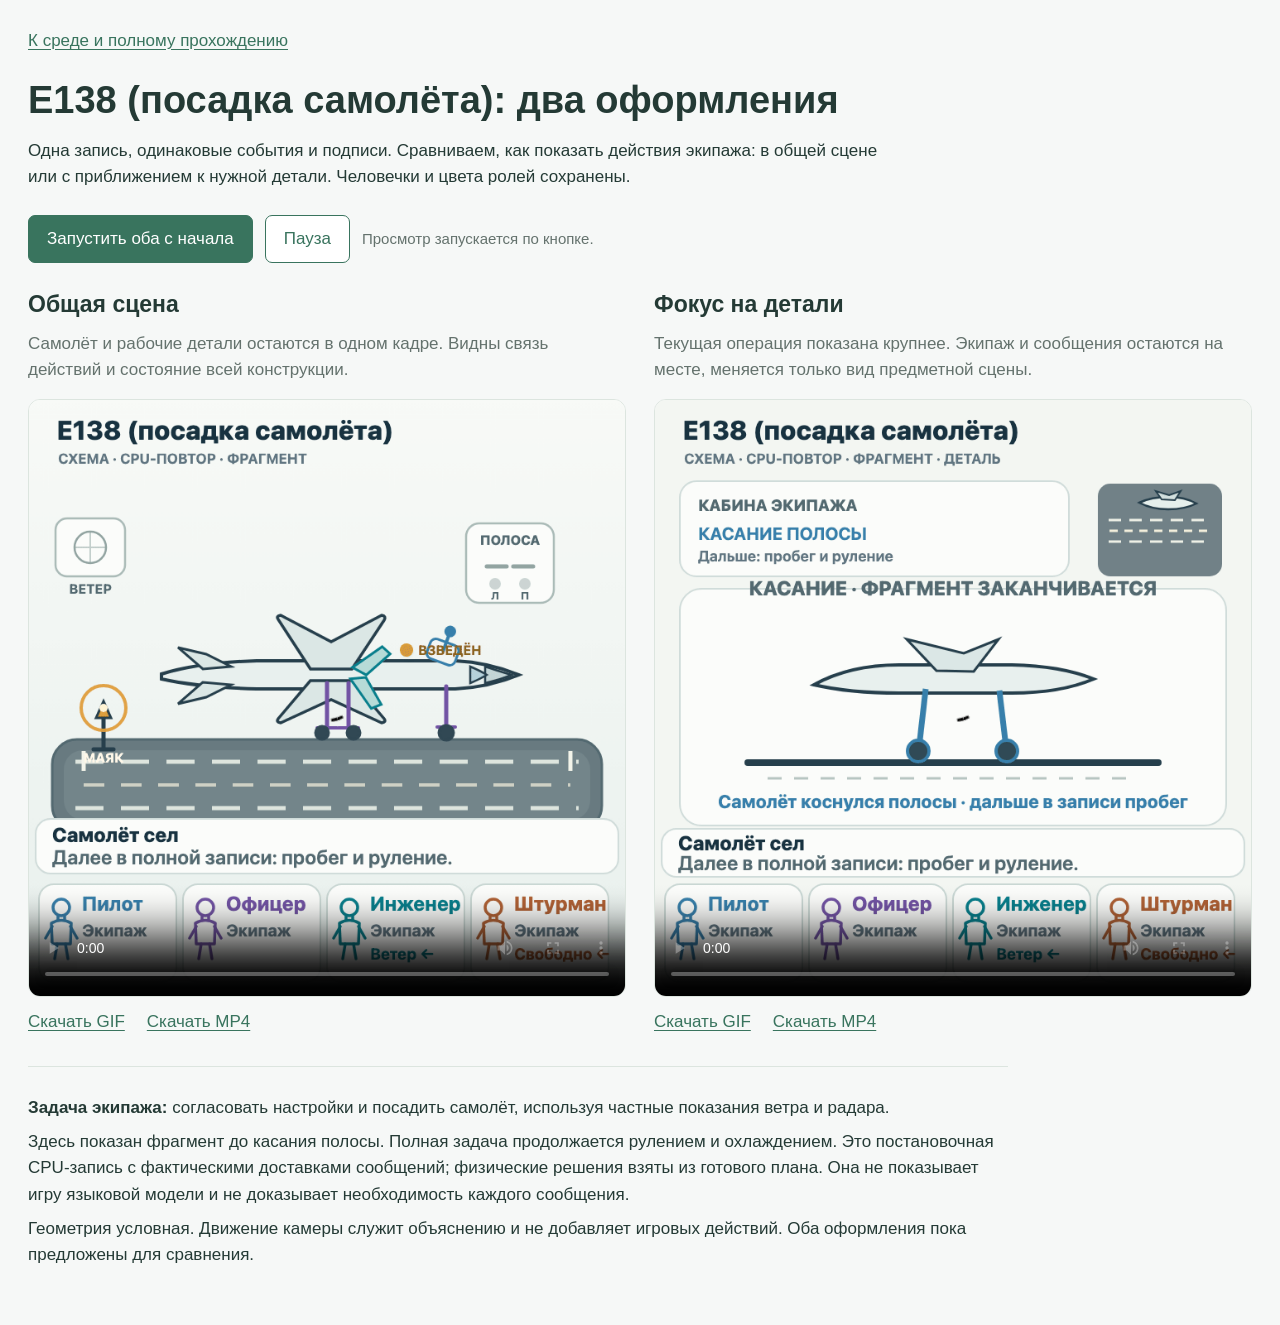
==== e138-styles/index.html @ 83b297b8 "Combine task overview with replay and add two aircraft animation studies" ====
<!doctype html>
<html lang="ru">
<head>
  <meta charset="utf-8">
  <meta name="viewport" content="width=device-width,initial-scale=1">
  <title>E138 (посадка самолёта) — два оформления</title>
  <style>
    :root { color-scheme:light; --ink:#243a35; --muted:#64726d; --green:#39745e; --line:#dce5df; }
    * { box-sizing:border-box; }
    body { margin:0; background:#f6f8f7; color:var(--ink); font:17px/1.55 Arial,sans-serif; }
    main { max-width:1536px; margin:0 auto; padding:28px 28px 48px; }
    a { color:var(--green); text-underline-offset:3px; }
    h1 { font-size:clamp(26px,3vw,38px); line-height:1.2; margin:24px 0 14px; }
    .intro { max-width:880px; margin:0 0 16px; }
    .toolbar { display:flex; flex-wrap:wrap; align-items:center; gap:12px; margin:24px 0; }
    button { font:inherit; cursor:pointer; border:1px solid var(--green); border-radius:7px; padding:10px 18px; background:var(--green); color:white; }
    button.secondary { background:white; color:var(--green); }
    button:focus-visible,a:focus-visible { outline:3px solid #ac6d24; outline-offset:4px; }
    #status { color:var(--muted); font-size:15px; }
    .comparison { display:grid; grid-template-columns:repeat(2,minmax(0,1fr)); gap:28px; align-items:start; }
    article { min-width:0; }
    h2 { margin:0 0 8px; font-size:23px; }
    article>p { min-height:52px; margin:0 0 16px; max-width:650px; color:var(--muted); }
    video { width:100%; max-width:720px; aspect-ratio:1; display:block; background:white; border:1px solid var(--line); border-radius:12px; }
    .downloads { display:flex; gap:22px; margin-top:12px; }
    .context { border-top:1px solid var(--line); margin-top:30px; padding-top:20px; max-width:980px; }
    .context p { margin:8px 0; }
    @media(max-width:800px) { main { padding:20px 16px 36px; } .comparison { grid-template-columns:1fr; gap:32px; } article>p { min-height:0; } }
    @media(prefers-reduced-motion:reduce) { html { scroll-behavior:auto; } }
  </style>
</head>
<body>
<main>
  <a href="../#env=E138&amp;mode=about&amp;start=1&amp;replay=demo">К среде и полному прохождению</a>
  <h1>E138 (посадка самолёта): два оформления</h1>
  <p class="intro">Одна запись, одинаковые события и подписи. Сравниваем, как показать действия экипажа: в общей сцене или с приближением к нужной детали. Человечки и цвета ролей сохранены.</p>
  <div class="toolbar">
    <button id="play">Запустить оба с начала</button>
    <button id="pause" class="secondary">Пауза</button>
    <span id="status" role="status">Просмотр запускается по кнопке.</span>
  </div>
  <section class="comparison" aria-label="Два варианта оформления">
    <article>
      <h2>Общая сцена</h2>
      <p>Самолёт и рабочие детали остаются в одном кадре. Видны связь действий и состояние всей конструкции.</p>
      <video controls playsinline preload="metadata" poster="overview.png" aria-label="Общая сцена посадки самолёта"><source src="overview.mp4" type="video/mp4"></video>
      <div class="downloads"><a href="overview.gif" download>Скачать GIF</a><a href="overview.mp4" download>Скачать MP4</a></div>
    </article>
    <article>
      <h2>Фокус на детали</h2>
      <p>Текущая операция показана крупнее. Экипаж и сообщения остаются на месте, меняется только вид предметной сцены.</p>
      <video controls playsinline preload="metadata" poster="detail.png" aria-label="Крупные планы посадки самолёта"><source src="detail.mp4" type="video/mp4"></video>
      <div class="downloads"><a href="detail.gif" download>Скачать GIF</a><a href="detail.mp4" download>Скачать MP4</a></div>
    </article>
  </section>
  <section class="context" aria-label="Что показывает запись">
    <p><strong>Задача экипажа:</strong> согласовать настройки и посадить самолёт, используя частные показания ветра и радара.</p>
    <p>Здесь показан фрагмент до касания полосы. Полная задача продолжается рулением и охлаждением. Это постановочная CPU-запись с фактическими доставками сообщений; физические решения взяты из готового плана. Она не показывает игру языковой модели и не доказывает необходимость каждого сообщения.</p>
    <p>Геометрия условная. Движение камеры служит объяснению и не добавляет игровых действий. Оба оформления пока предложены для сравнения.</p>
  </section>
</main>
<script>
  const videos = [...document.querySelectorAll('video')];
  const status = document.querySelector('#status');
  document.querySelector('#play').addEventListener('click', async () => {
    videos.forEach(video => { video.pause(); video.currentTime = 0; });
    const results = await Promise.allSettled(videos.map(video => video.play()));
    status.textContent = results.every(result => result.status === 'fulfilled')
      ? 'Оба варианта запущены с начала.'
      : 'Не удалось запустить оба видео. Используйте кнопку воспроизведения под нужным вариантом.';
  });
  document.querySelector('#pause').addEventListener('click', () => {
    videos.forEach(video => video.pause());
    status.textContent = 'Оба варианта на паузе.';
  });
</script>
</body>
</html>
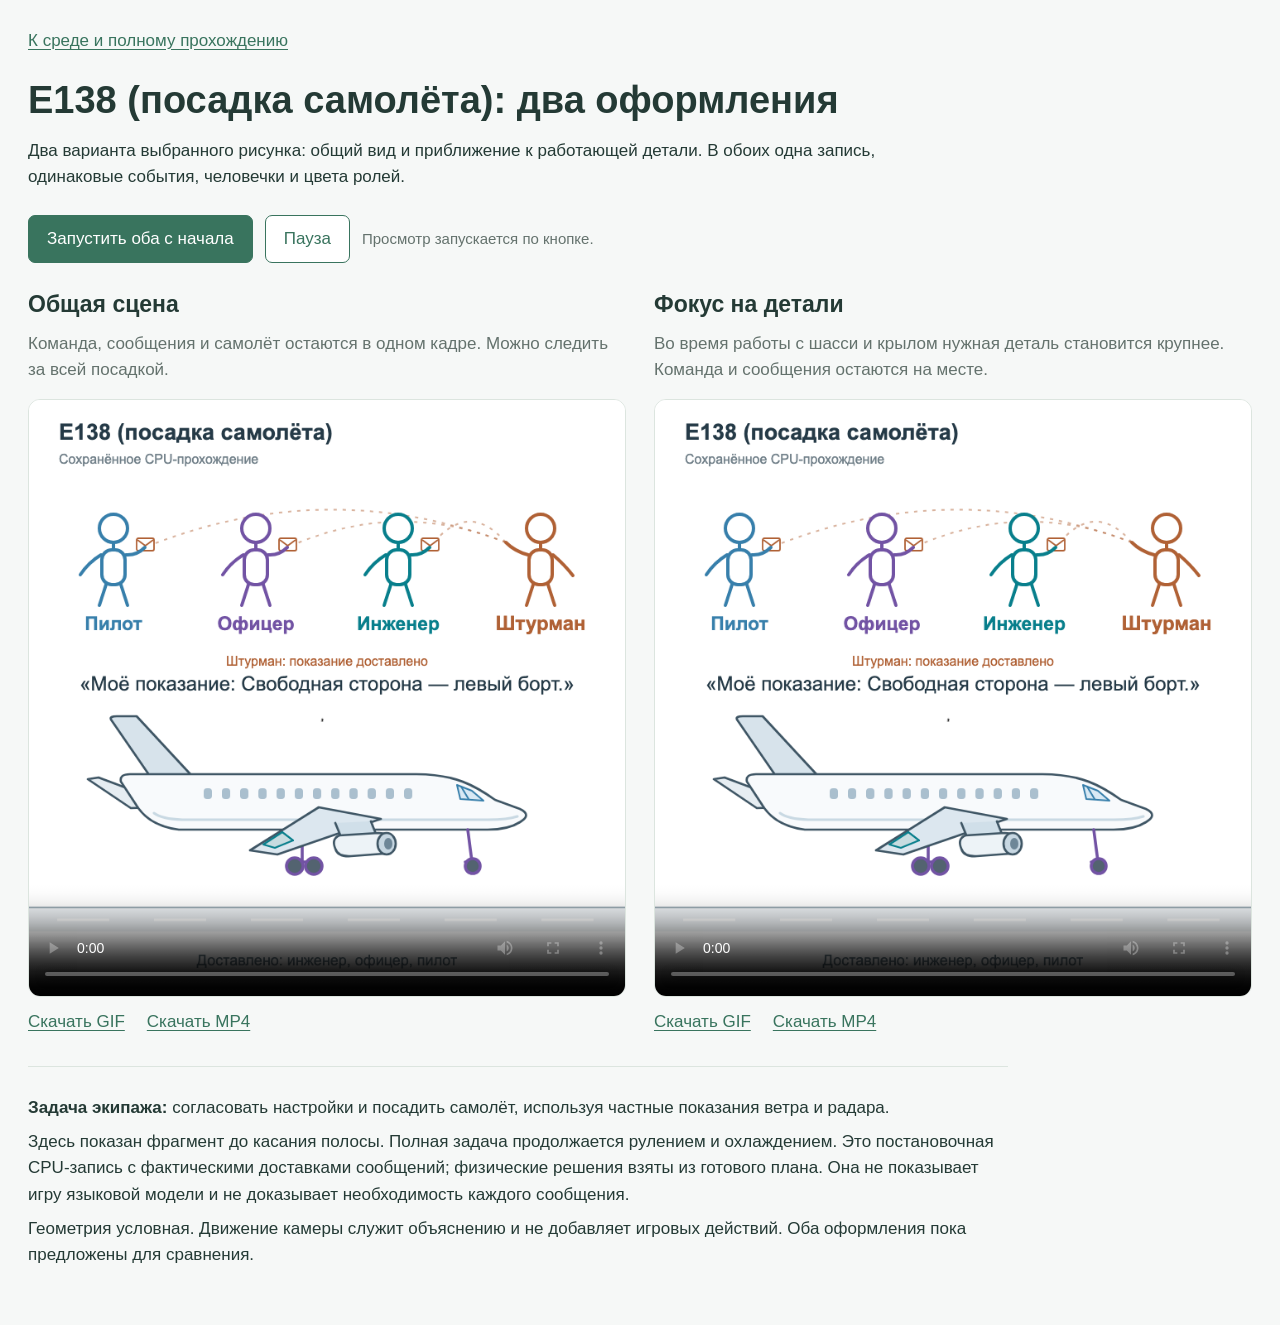
==== commit de2f82b2: "Animate the approved aircraft drawing in both landing previews" ====
--- a/e138-styles/index.html
+++ b/e138-styles/index.html
@@ -33,7 +33,7 @@
 <main>
   <a href="../#env=E138&amp;mode=about&amp;start=1&amp;replay=demo">К среде и полному прохождению</a>
   <h1>E138 (посадка самолёта): два оформления</h1>
-  <p class="intro">Одна запись, одинаковые события и подписи. Сравниваем, как показать действия экипажа: в общей сцене или с приближением к нужной детали. Человечки и цвета ролей сохранены.</p>
+  <p class="intro">Два варианта выбранного рисунка: общий вид и приближение к работающей детали. В обоих одна запись, одинаковые события, человечки и цвета ролей.</p>
   <div class="toolbar">
     <button id="play">Запустить оба с начала</button>
     <button id="pause" class="secondary">Пауза</button>
@@ -42,15 +42,15 @@
   <section class="comparison" aria-label="Два варианта оформления">
     <article>
       <h2>Общая сцена</h2>
-      <p>Самолёт и рабочие детали остаются в одном кадре. Видны связь действий и состояние всей конструкции.</p>
-      <video controls playsinline preload="metadata" poster="overview.png" aria-label="Общая сцена посадки самолёта"><source src="overview.mp4" type="video/mp4"></video>
-      <div class="downloads"><a href="overview.gif" download>Скачать GIF</a><a href="overview.mp4" download>Скачать MP4</a></div>
+      <p>Команда, сообщения и самолёт остаются в одном кадре. Можно следить за всей посадкой.</p>
+      <video controls playsinline preload="metadata" poster="overview.png?v=accepted20261126" aria-label="Общая сцена посадки самолёта"><source src="overview.mp4?v=accepted20261126" type="video/mp4"></video>
+      <div class="downloads"><a href="overview.gif?v=accepted20261126" download>Скачать GIF</a><a href="overview.mp4?v=accepted20261126" download>Скачать MP4</a></div>
     </article>
     <article>
       <h2>Фокус на детали</h2>
-      <p>Текущая операция показана крупнее. Экипаж и сообщения остаются на месте, меняется только вид предметной сцены.</p>
-      <video controls playsinline preload="metadata" poster="detail.png" aria-label="Крупные планы посадки самолёта"><source src="detail.mp4" type="video/mp4"></video>
-      <div class="downloads"><a href="detail.gif" download>Скачать GIF</a><a href="detail.mp4" download>Скачать MP4</a></div>
+      <p>Во время работы с шасси и крылом нужная деталь становится крупнее. Команда и сообщения остаются на месте.</p>
+      <video controls playsinline preload="metadata" poster="detail.png?v=accepted20261126" aria-label="Крупные планы посадки самолёта"><source src="detail.mp4?v=accepted20261126" type="video/mp4"></video>
+      <div class="downloads"><a href="detail.gif?v=accepted20261126" download>Скачать GIF</a><a href="detail.mp4?v=accepted20261126" download>Скачать MP4</a></div>
     </article>
   </section>
   <section class="context" aria-label="Что показывает запись">
